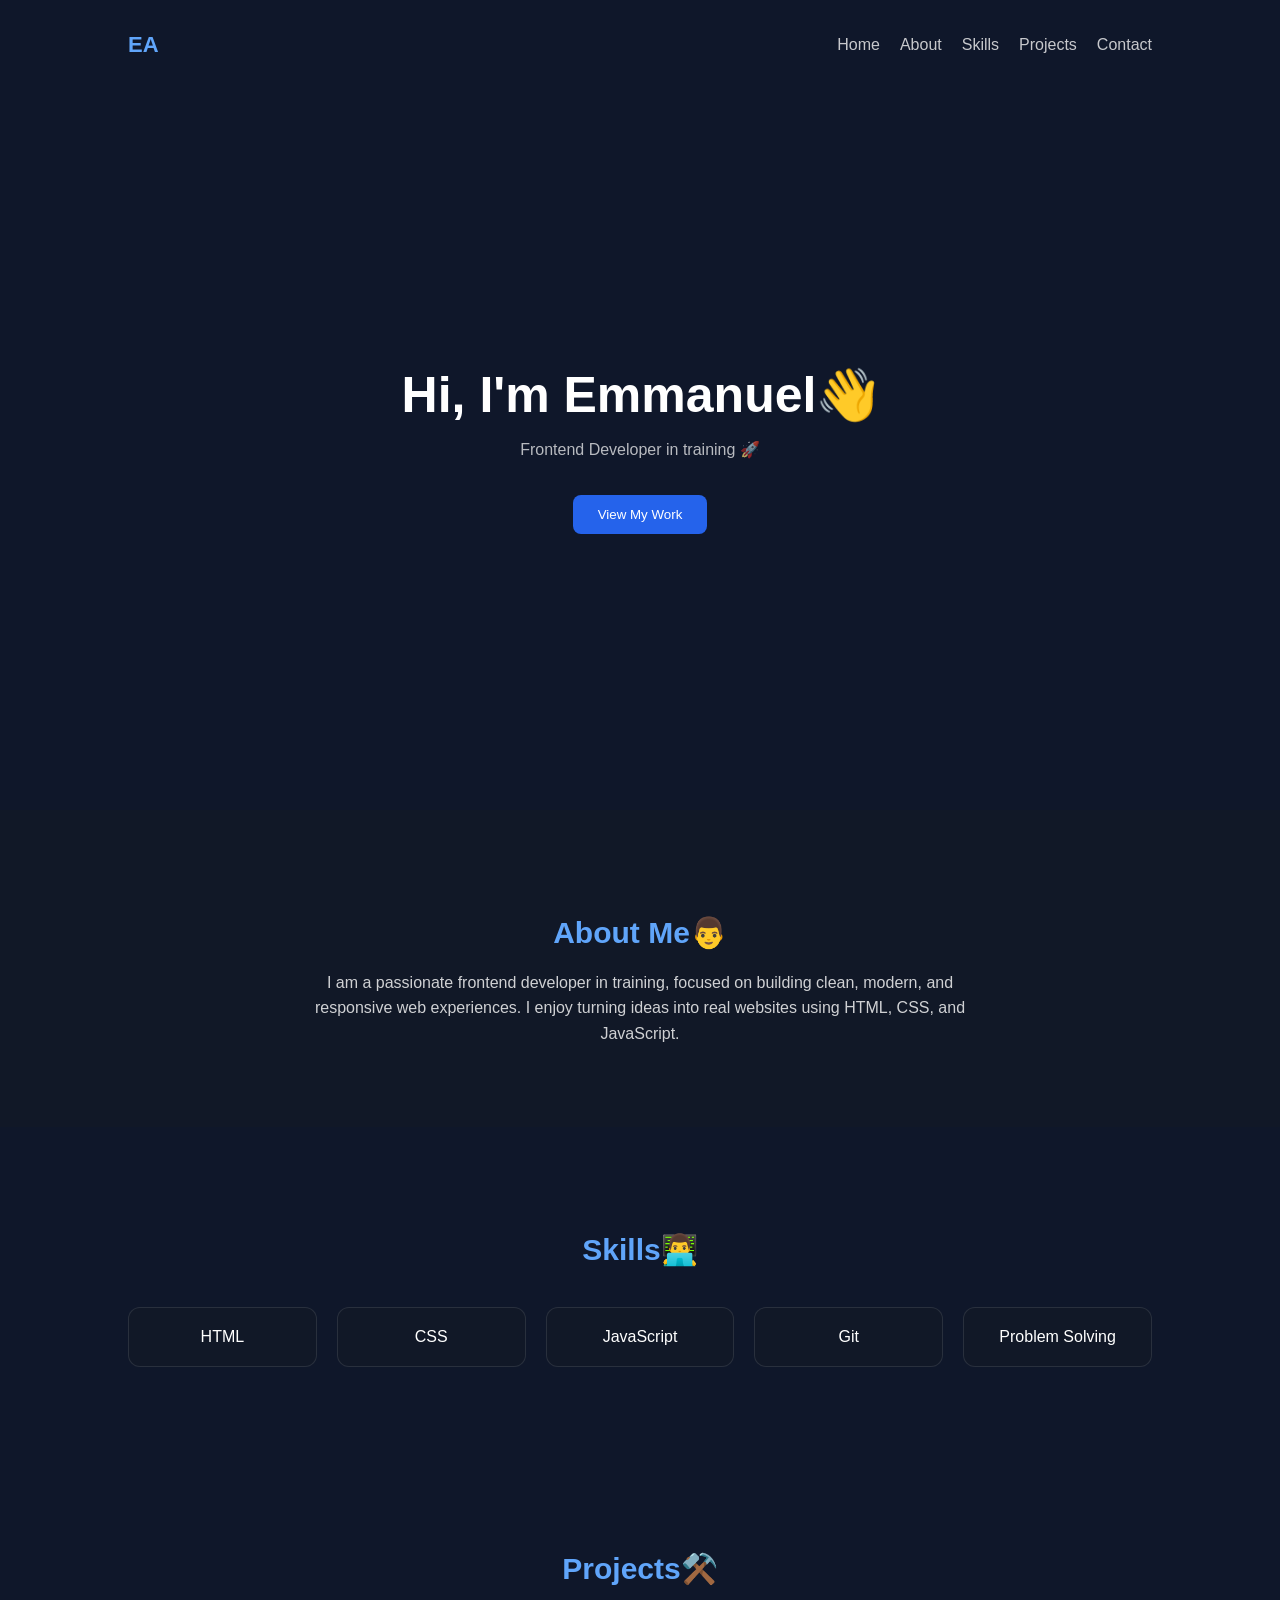
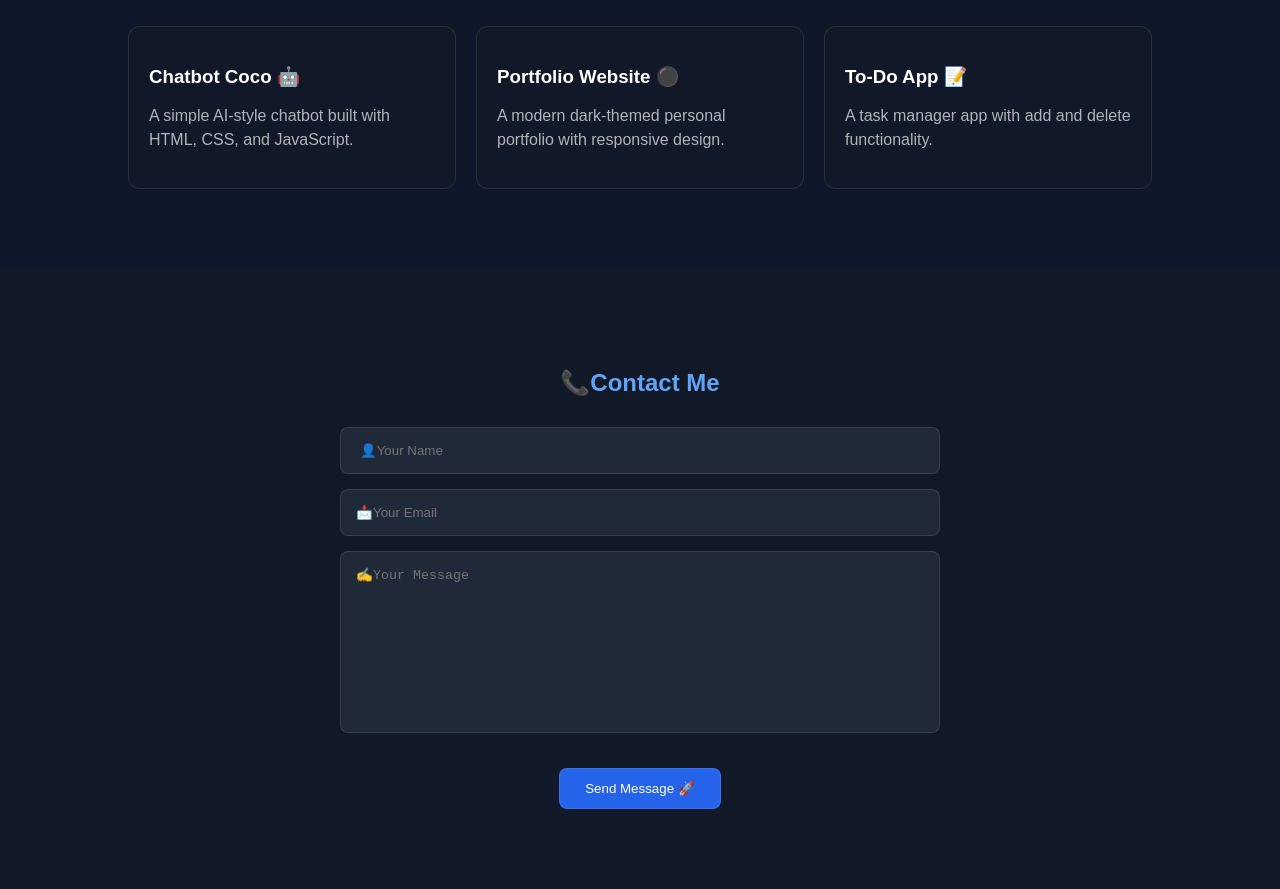
==== index.html @ 44f56187 "Add files via upload" ====
<!DOCTYPE html>
<html lang="en">
<head>
    <meta charset="UTF-8">
    <title>Dark Portfolio</title>
    <link rel="stylesheet" href="style.css">
</head>
<body>

    <nav class="navbar">
        <div class="logo">EA</div>

        <ul class="nav-links">
            <li><a href="#home">Home</a></li>
            <li><a href="#about">About</a></li>
            <li><a href="#skills">Skills</a></li>
            <li><a href="#projects">Projects</a></li>
            <li><a href="#contact">Contact</a></li>
        </ul>
    </nav>

    <section class="hero" id="home">
        <h1>Hi, I'm Emmanuel👋</h1>
        <p>Frontend Developer in training 🚀</p>
        <button>View My Work</button>
    </section>
    <section class="about" id="about">
    <h2>About Me👨</h2>
    <p>
        I am a passionate frontend developer in training, focused on building
        clean, modern, and responsive web experiences. I enjoy turning ideas
        into real websites using HTML, CSS, and JavaScript.
    </p>
</section>

<section class="skills" id="skills">
    <h2>Skills👨‍💻</h2>

    <div class="skills-container">

        <div class="skill-card">HTML</div>
        <div class="skill-card">CSS</div>
        <div class="skill-card">JavaScript</div>
        <div class="skill-card">Git</div>
        <div class="skill-card">Problem Solving</div>

    </div>
</section>

<section class="projects" id="projects">
    <h2>Projects⚒️</h2>

    <div class="projects-container">

        <a href="chatbox/index.html">
        <div class="project-card">
            <h3>Chatbot Coco 🤖</h3>
            <p>A simple AI-style chatbot built with HTML, CSS, and JavaScript.</p>
        </div>
        </a>



        <a href="portfolio/index.html">
        <div class="project-card" >
            <h3>Portfolio Website ⚫</h3>
            <p>A modern dark-themed personal portfolio with responsive design.</p>
        </div>
        </a>



        <a href="to_do_list/index.html">
        <div class="project-card">
            <h3>To-Do App 📝</h3>
            <p>A task manager app with add and delete functionality.</p>
        </div>
        </div>
        </a>

    </div>
</section>

<section class="contact" id="contact">
    <h2>📞Contact Me</h2>

    <form class="contact-form">
        <input type="text" placeholder=" 👤Your Name">

        <input type="email" placeholder="📩Your Email">

        <textarea placeholder="✍️Your Message"></textarea>

        <button type="submit">Send Message 🚀</button>
    </form>
</section>


<script src="script.js"></script>
</body>
</html>
---- style.css ----
html{
    scroll-behavior:smooth;
}

body{
    margin:0;
    font-family: Arial, sans-serif;
    background:#0f172a;
    color:white;
}

/* NAVBAR */
.navbar{
    display:flex;
    justify-content:space-between;
    align-items:center;
    padding:20px 10%;

    position:sticky;
    top:0;
    background:#0f172a;
    z-index:1000;
}

.logo{
    font-size:22px;
    font-weight:bold;
    color:#60a5fa;
}

.nav-links{
    list-style:none;
    display:flex;
    gap:20px;
}

.nav-links li{
    cursor:pointer;
    opacity:0.8;
}

.nav-links li:hover{
    opacity:1;
}

.nav-links a{
    color:white;
    text-decoration:none;
}

.nav-links a:hover{
    color:#60a5fa;
}

/* HERO */
.hero{
    height:80vh;
    display:flex;
    flex-direction:column;
    justify-content:center;
    align-items:center;
    text-align:center;
}

.hero h1{
    font-size:50px;
    margin:0;
}

.hero p{
    opacity:0.7;
}

button{
    margin-top:20px;
    padding:12px 25px;
    border:none;
    border-radius:8px;
    background:#2563eb;
    color:white;
    cursor:pointer;
    transition:0.3s;
}

button:hover{
    transform:translateY(-5px);
    background:#1d4ed8;
}

.about{
    padding:80px 10%;
    text-align:center;
    background:#111827;
}

.about h2{
    font-size:30px;
    color:#60a5fa;
    margin-bottom:20px;
}

.about p{
    max-width:700px;
    margin:auto;
    line-height:1.6;
    opacity:0.8;
}

.skills{
    padding:80px 10%;
    text-align:center;
}

.skills h2{
    font-size:30px;
    color:#60a5fa;
    margin-bottom:40px;
}

/* GRID LAYOUT */
.skills-container{
    display:grid;
    grid-template-columns:repeat(auto-fit, minmax(150px, 1fr));
    gap:20px;
}

/* SKILL CARDS */
.skill-card{
    background:#111827;
    padding:20px;
    border-radius:12px;
    border:1px solid rgba(255,255,255,0.1);
    transition:0.3s;
    cursor:pointer;
}

.skill-card:hover{
    transform:translateY(-8px);
    border-color:#60a5fa;
    box-shadow:0 10px 25px rgba(96,165,250,0.2);
}
.projects{
    padding:80px 10%;
    text-align:center;
    background:#0f172a;
}

.projects h2{
    font-size:30px;
    color:#60a5fa;
    margin-bottom:40px;
}

.projects-container{
    display:grid;
    grid-template-columns:repeat(auto-fit, minmax(250px, 1fr));
    gap:20px;
}

a:link {
  text-decoration: none;
  color: whitesmoke;
}

a:visited {
  text-decoration: none;
  color: whitesmoke;
}

a:hover {
  text-decoration: none;
  color: whitesmoke;
}

a:active {
  text-decoration: none;
  color: whitesmoke;
}

/* PROJECT CARDS */
.project-card{
    background:#111827;
    padding:20px;
    border-radius:12px;
    border:1px solid rgba(255,255,255,0.1);
    transition:0.3s;
    text-align:left;
}

.project-card h3{
    color:white;
    margin-bottom:10px;
}

.project-card p{
    opacity:0.7;
    line-height:1.5;
}

.project-card:hover{
    transform:translateY(-10px);
    border-color:#60a5fa;
    box-shadow:0 10px 25px rgba(96,165,250,0.25);
}
section{
    opacity:0;
    transform:translateY(40px);
    transition:all 0.8s ease;
}

/* when section becomes visible */
section.show{
    opacity:1;
    transform:translateY(0);
}

.contact{
    padding:80px 10%;
    text-align:center;
    background:#111827;
}

.contact h2{
    color:#60a5fa;
    margin-bottom:30px;
}

.contact-form{
    max-width:600px;
    margin:auto;

    display:flex;
    flex-direction:column;
    gap:15px;
    
}

.contact-form input,
.contact-form textarea{
    padding:15px;
    border:none;
    border-radius:8px;
    background:#1f2937;
    color:white;
    border:1px solid rgba(255,255,255,0.1);
    transition:0.3s;
}

.contact-form input:focus,
.contact-form textarea:focus{
    outline:none;
    border-color:#60a5fa;
    box-shadow:0 10px 25px rgba(96,165,250,0.25);
}




.contact-form textarea{
    min-height:150px;
    resize:none;
}




.contact-form button{
    align-self:center;
    border:1px solid rgba(255,255,255,0.1);
    transition:0.3s;
}

.contact-form button:hover{
    transform:translateY(-10px);
    border-color:#60a5fa;
    box-shadow:0 10px 25px rgba(96,165,250,0.25);


}
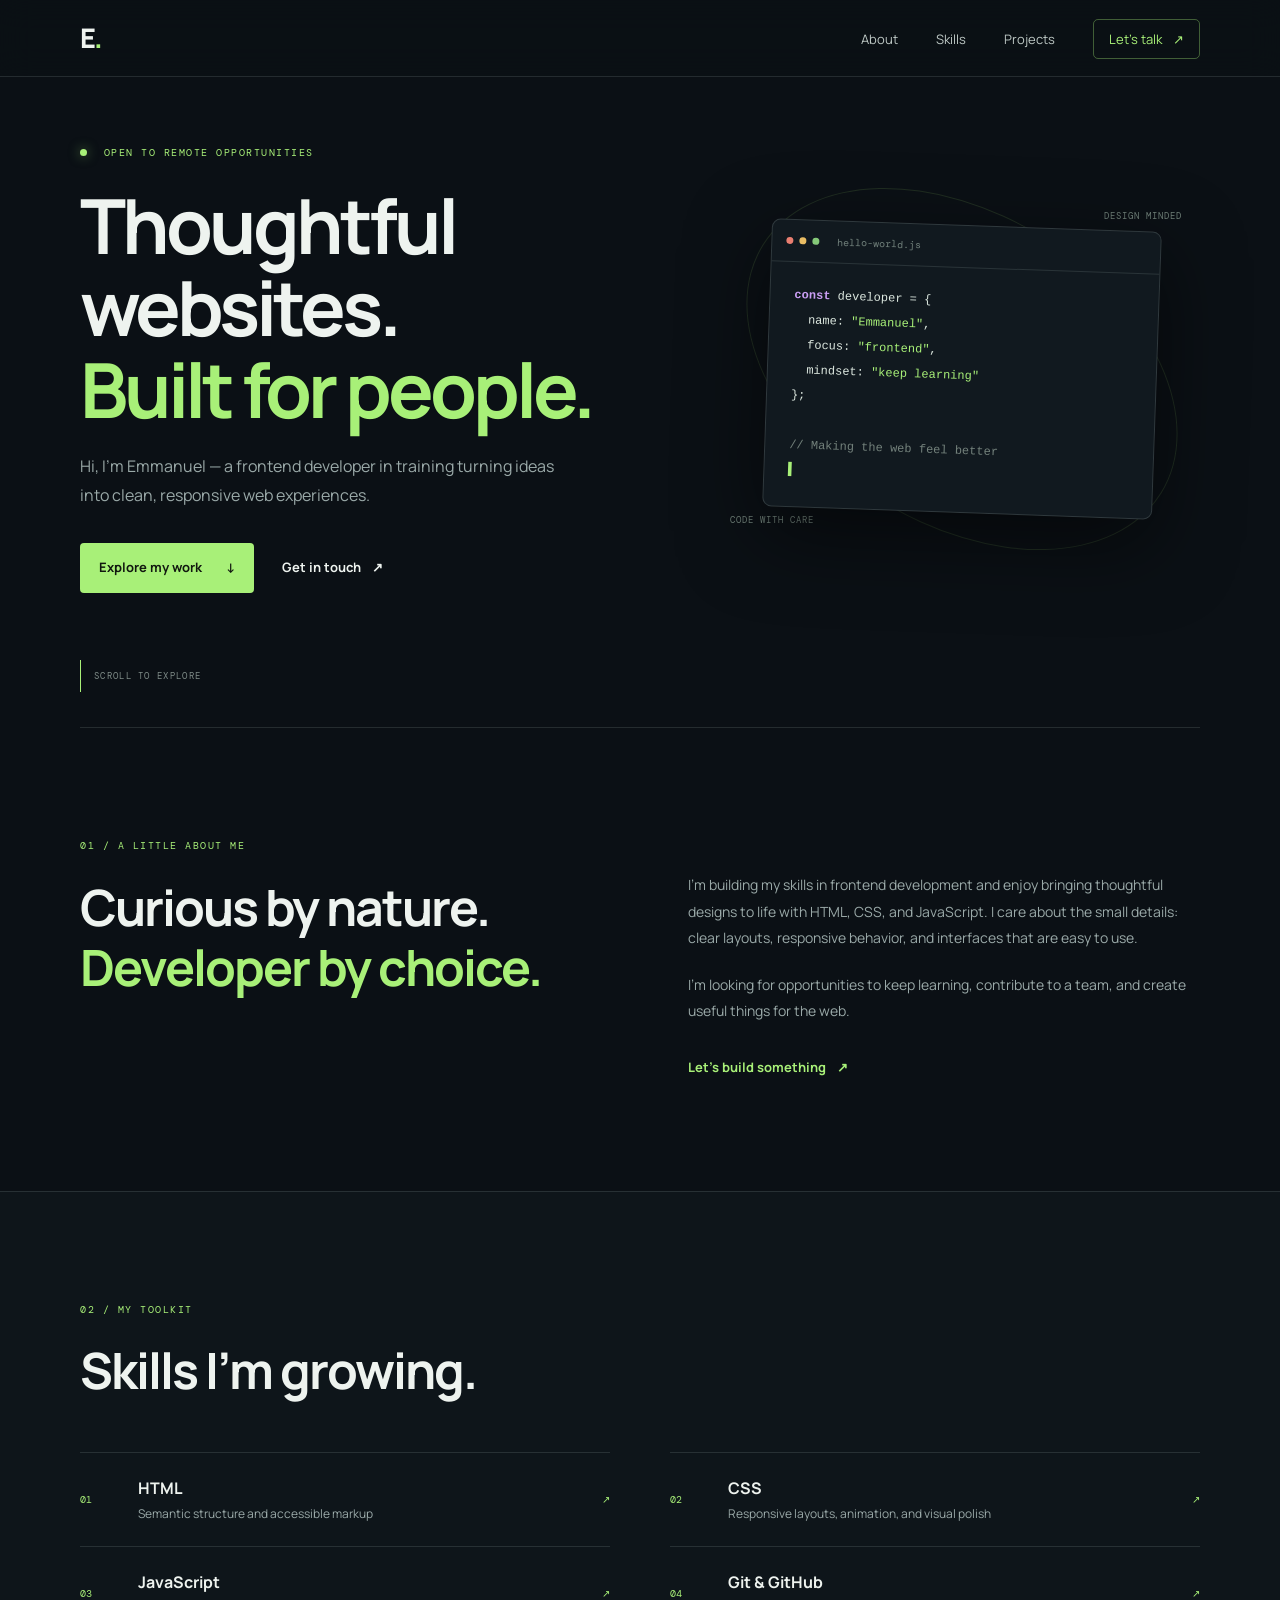
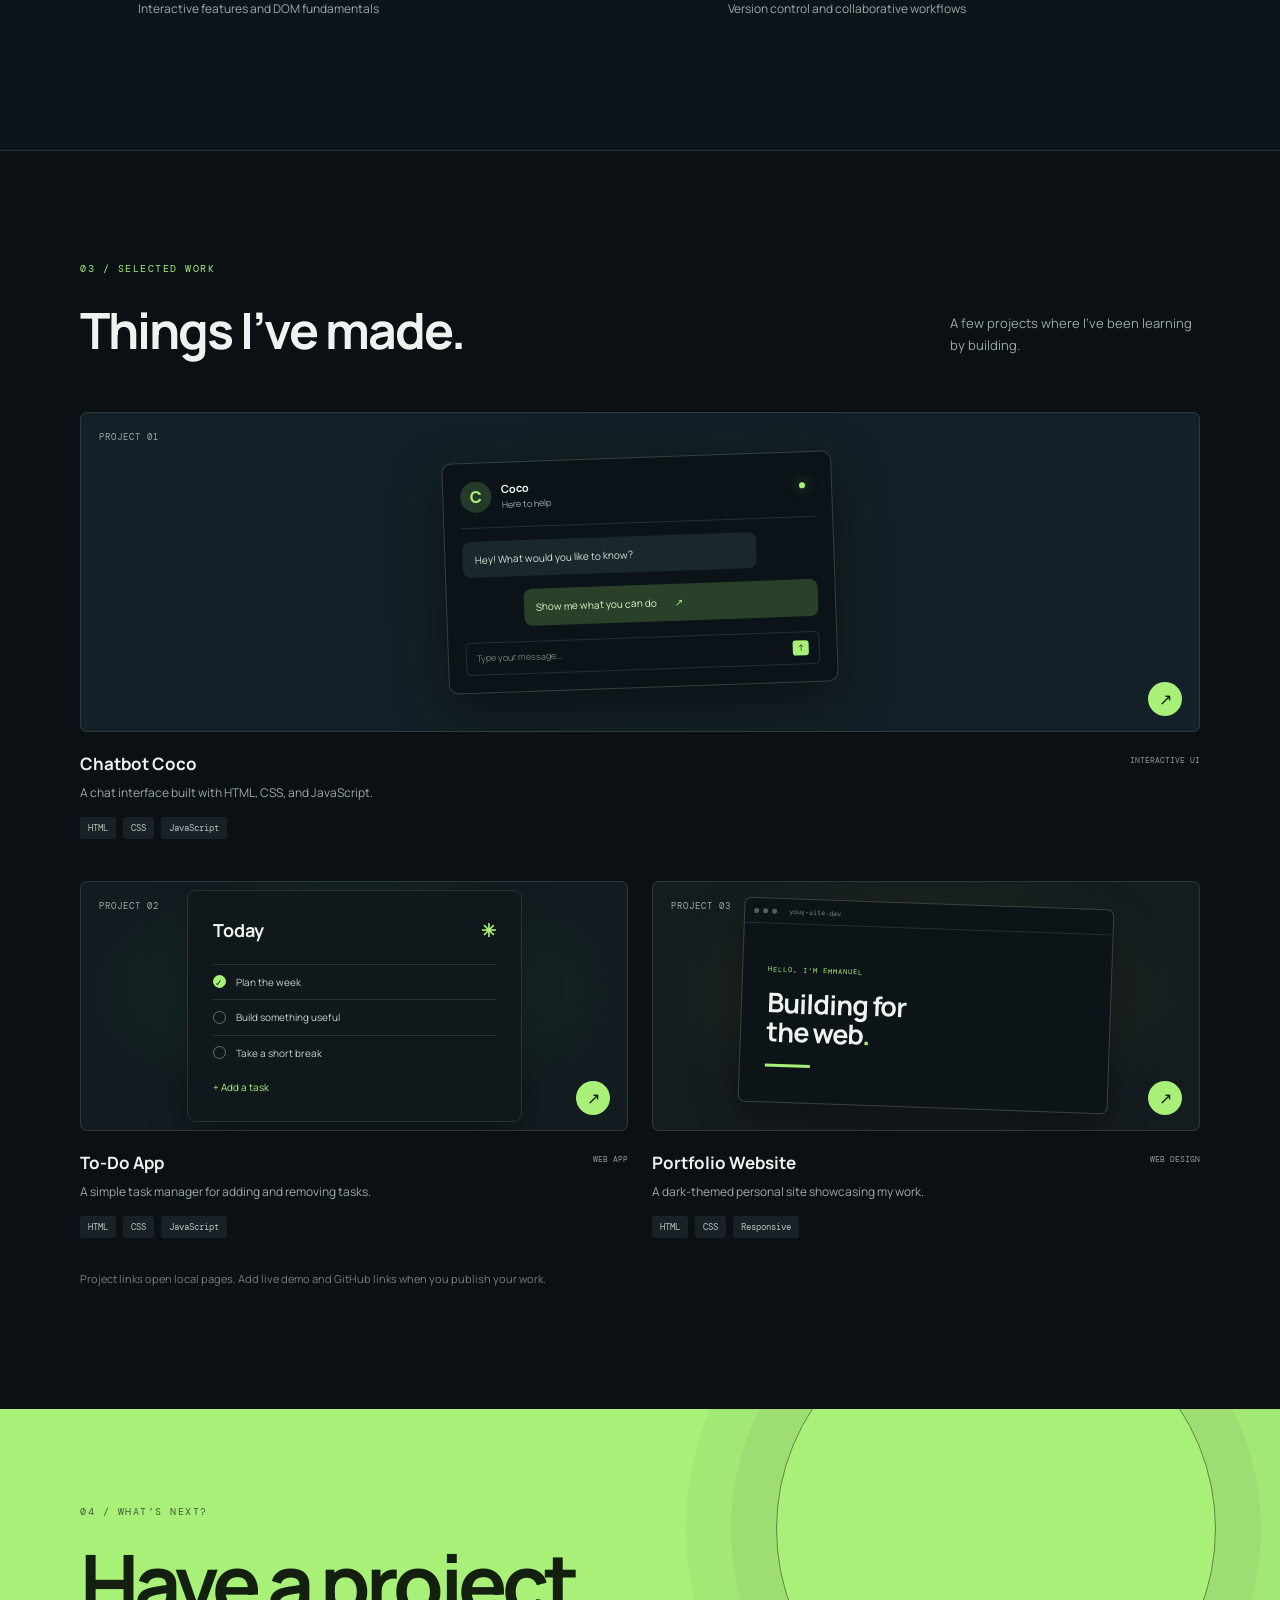
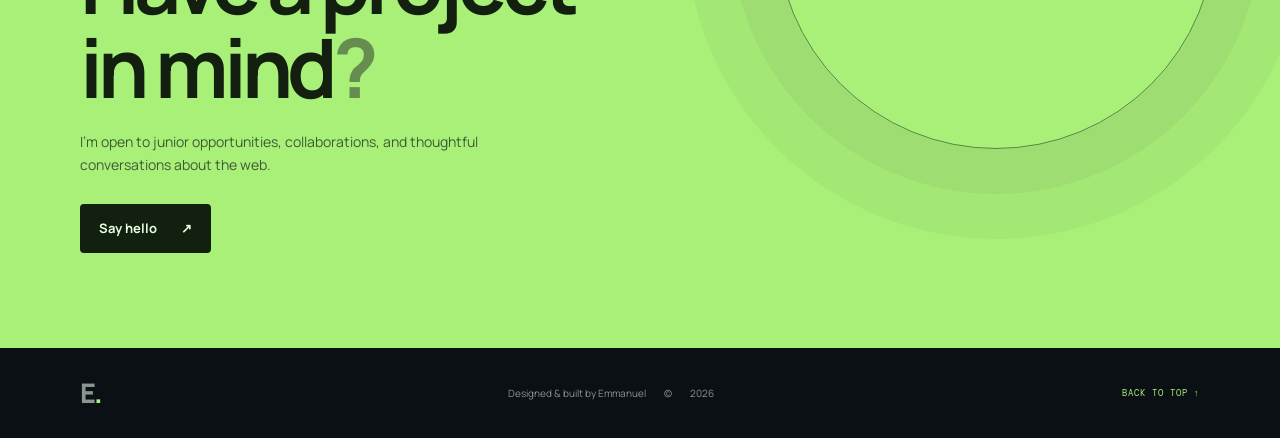
==== commit db4e39dd: "Add files via upload" ====
--- a/index.html
+++ b/index.html
@@ -1,101 +1,113 @@
-<!DOCTYPE html>
-<html lang="en">
-<head>
-    <meta charset="UTF-8">
-    <title>Dark Portfolio</title>
-    <link rel="stylesheet" href="style.css">
-</head>
-<body>
-
-    <nav class="navbar">
-        <div class="logo">EA</div>
-
-        <ul class="nav-links">
-            <li><a href="#home">Home</a></li>
-            <li><a href="#about">About</a></li>
-            <li><a href="#skills">Skills</a></li>
-            <li><a href="#projects">Projects</a></li>
-            <li><a href="#contact">Contact</a></li>
-        </ul>
-    </nav>
-
-    <section class="hero" id="home">
-        <h1>Hi, I'm Emmanuel👋</h1>
-        <p>Frontend Developer in training 🚀</p>
-        <button>View My Work</button>
-    </section>
-    <section class="about" id="about">
-    <h2>About Me👨</h2>
-    <p>
-        I am a passionate frontend developer in training, focused on building
-        clean, modern, and responsive web experiences. I enjoy turning ideas
-        into real websites using HTML, CSS, and JavaScript.
-    </p>
-</section>
-
-<section class="skills" id="skills">
-    <h2>Skills👨‍💻</h2>
-
-    <div class="skills-container">
-
-        <div class="skill-card">HTML</div>
-        <div class="skill-card">CSS</div>
-        <div class="skill-card">JavaScript</div>
-        <div class="skill-card">Git</div>
-        <div class="skill-card">Problem Solving</div>
-
-    </div>
-</section>
-
-<section class="projects" id="projects">
-    <h2>Projects⚒️</h2>
-
-    <div class="projects-container">
-
-        <a href="chatbox/index.html">
-        <div class="project-card">
-            <h3>Chatbot Coco 🤖</h3>
-            <p>A simple AI-style chatbot built with HTML, CSS, and JavaScript.</p>
-        </div>
-        </a>
-
-
-
-        <a href="portfolio/index.html">
-        <div class="project-card" >
-            <h3>Portfolio Website ⚫</h3>
-            <p>A modern dark-themed personal portfolio with responsive design.</p>
-        </div>
-        </a>
-
-
-
-        <a href="to_do_list/index.html">
-        <div class="project-card">
-            <h3>To-Do App 📝</h3>
-            <p>A task manager app with add and delete functionality.</p>
-        </div>
-        </div>
-        </a>
-
-    </div>
-</section>
-
-<section class="contact" id="contact">
-    <h2>📞Contact Me</h2>
-
-    <form class="contact-form">
-        <input type="text" placeholder=" 👤Your Name">
-
-        <input type="email" placeholder="📩Your Email">
-
-        <textarea placeholder="✍️Your Message"></textarea>
-
-        <button type="submit">Send Message 🚀</button>
-    </form>
-</section>
-
-
-<script src="script.js"></script>
-</body>
-</html>
+﻿<!doctype html>
+<html lang="en">
+<head>
+  <meta charset="utf-8">
+  <meta name="viewport" content="width=device-width, initial-scale=1">
+  <meta name="description" content="Emmanuel is a frontend developer building responsive, accessible web experiences with HTML, CSS, and JavaScript.">
+  <meta name="theme-color" content="#0b1015">
+  <title>Emmanuel A. — Frontend Developer</title>
+  <link rel="preconnect" href="https://fonts.googleapis.com">
+  <link rel="preconnect" href="https://fonts.gstatic.com" crossorigin>
+  <link href="https://fonts.googleapis.com/css2?family=DM+Mono:wght@400;500&family=Manrope:wght@400;500;600;700;800&display=swap" rel="stylesheet">
+  <link rel="stylesheet" href="style.css">
+  <script src="script.js" defer></script>
+</head>
+<body>
+  <a class="skip-link" href="#main">Skip to content</a>
+  <header class="site-header">
+    <nav class="navbar wrap" aria-label="Main navigation">
+      <a class="brand" href="#home" aria-label="Emmanuel, home"><span class="brand-mark">E<span>.</span></span></a>
+      <button class="menu-toggle" type="button" aria-expanded="false" aria-controls="nav-links" aria-label="Open navigation"><span></span><span></span></button>
+      <ul class="nav-links" id="nav-links">
+        <li><a href="#about">About</a></li>
+        <li><a href="#skills">Skills</a></li>
+        <li><a href="#projects">Projects</a></li>
+        <li><a class="nav-contact" href="#contact">Let’s talk <span aria-hidden="true">↗</span></a></li>
+      </ul>
+    </nav>
+  </header>
+
+  <main id="main">
+    <section class="hero wrap" id="home" aria-labelledby="hero-title">
+      <div class="hero-copy">
+        <p class="eyebrow"><span class="status-dot"></span> OPEN TO REMOTE OPPORTUNITIES</p>
+        <h1 id="hero-title">Thoughtful websites.<br><span>Built for people.</span></h1>
+        <p class="hero-intro">Hi, I’m Emmanuel — a frontend developer in training turning ideas into clean, responsive web experiences.</p>
+        <div class="hero-actions">
+          <a class="button button-primary" href="#projects">Explore my work <span aria-hidden="true">↓</span></a>
+          <a class="text-link" href="#contact">Get in touch <span aria-hidden="true">↗</span></a>
+        </div>
+      </div>
+      <div class="hero-art" aria-hidden="true">
+        <div class="orbit orbit-one"></div><div class="orbit orbit-two"></div>
+        <div class="code-card"><div class="code-top"><i></i><i></i><i></i><span>hello-world.js</span></div><pre><code><b>const</b> developer = {
+  name: <em>"Emmanuel"</em>,
+  focus: <em>"frontend"</em>,
+  mindset: <em>"keep learning"</em>
+};
+
+<span class="code-comment">// Making the web feel better</span>
+<span class="code-cursor">▍</span></code></pre></div>
+        <span class="art-label label-top">DESIGN MINDED</span><span class="art-label label-bottom">CODE WITH CARE</span>
+      </div>
+      <a class="scroll-hint" href="#about"><span></span> SCROLL TO EXPLORE</a>
+    </section>
+
+    <section class="section wrap" id="about" aria-labelledby="about-title">
+      <div class="section-heading"><p class="eyebrow">01 / A LITTLE ABOUT ME</p><h2 id="about-title">
+      Curious by nature.<br>
+      <span>Developer by choice.</span></h2></div>
+      <div class="about-copy"><p>I’m building my skills in frontend development and 
+      enjoy bringing thoughtful designs to life with HTML, CSS, and JavaScript. I care about the small details: 
+      clear layouts, responsive behavior, and interfaces that are easy to use.</p><p>I’m looking for opportunities 
+      to keep learning, contribute to a team, and create useful things for the web.</p><a class="text-link" 
+      href="#contact">Let’s build something <span aria-hidden="true">↗</span></a></div>
+    </section>
+
+    <section class="section skills-section" id="skills" aria-labelledby="skills-title">
+      <div class="wrap"><div class="section-heading"><p class="eyebrow">02 / MY TOOLKIT</p><h2 id="skills-title">
+      Skills I’m growing.</h2></div>
+        <div class="skills-grid">
+          <article class="skill-item"><span class="skill-number">01</span><div><h3>HTML</h3>
+          <p>Semantic structure and accessible markup</p></div><span class="skill-arrow" aria-hidden="true">↗</span></article>
+          <article class="skill-item"><span class="skill-number">02</span><div><h3>CSS</h3>
+          <p>Responsive layouts, animation, and visual polish</p></div><span class="skill-arrow" aria-hidden="true">↗</span></article>
+          <article class="skill-item"><span class="skill-number">03</span><div><h3>JavaScript</h3>
+          <p>Interactive features and DOM fundamentals</p></div><span class="skill-arrow" aria-hidden="true">↗</span></article>
+          <article class="skill-item"><span class="skill-number">04</span><div><h3>Git &amp; GitHub</h3>
+          <p>Version control and collaborative workflows</p></div><span class="skill-arrow" aria-hidden="true">↗</span></article>
+        </div>
+      </div>
+    </section>
+
+    <section class="section wrap" id="projects" aria-labelledby="projects-title">
+      <div class="projects-heading"><div class="section-heading"><p class="eyebrow">
+      03 / SELECTED WORK</p><h2 id="projects-title">Things I’ve made.</h2></div><p class="projects-note">
+      A few projects where I’ve been learning by building.</p></div>
+      <div class="projects-grid">
+        <article class="project-card project-featured"><a class="project-visual visual-chat" 
+        href="chatbox/index.html" aria-label="Open Chatbot Coco project"><span class="visual-index">
+        PROJECT 01</span><div class="chat-window"><div class="chat-head"><span class="avatar">C</span><div>
+        <b>Coco</b><small>Here to help</small></div><span class="online-dot"></span></div>
+        <div class="chat-message">Hey! What would you like to know?</div><div class="chat-reply">Show me what you can do 
+        <span>↗</span></div><div class="chat-input">Type your message... <span>↑</span></div></div><span class="visual-open">↗</span>
+        </a><div class="project-info"><div><h3>Chatbot Coco</h3><p>A chat interface built with HTML, CSS, and 
+        JavaScript.</p></div><span class="project-type">INTERACTIVE UI</span></div><div class="tag-list">
+        <span>HTML</span><span>CSS</span><span>JavaScript</span></div></article>
+        <article class="project-card"><a class="project-visual visual-todo" href="to_do_list/index.html" aria-label="Open To-Do App project">
+        <span class="visual-index">PROJECT 02</span><div class="todo-window"><div class="todo-title">Today <span>✳</span></div>
+        <div class="todo-row"><i class="checked">✓</i><span>Plan the week</span></div><div class="todo-row"><i></i>
+        <span>Build something useful</span></div><div class="todo-row"><i></i><span>Take a short break</span></div>
+        <div class="todo-add">+ Add a task</div></div><span class="visual-open">↗</span></a><div class="project-info">
+        <div><h3>To-Do App</h3><p>A simple task manager for adding and removing tasks.</p></div><span class="project-type">WEB APP</span>
+        </div><div class="tag-list"><span>HTML</span><span>CSS</span><span>JavaScript</span></div></article>
+        <article class="project-card"><a class="project-visual visual-portfolio" href="portfolio/index.html" aria-label="Open Portfolio Website project"><span class="visual-index">PROJECT 03</span><div class="mini-browser"><div class="mini-bar"><i></i><i></i><i></i><span>your-site.dev</span></div><div class="mini-content"><small>HELLO, I’M EMMANUEL</small><b>Building for<br>the web<span>.</span></b><div class="mini-line"></div></div></div><span class="visual-open">↗</span></a><div class="project-info"><div><h3>Portfolio Website</h3><p>A dark-themed personal site showcasing my work.</p></div><span class="project-type">WEB DESIGN</span></div><div class="tag-list"><span>HTML</span><span>CSS</span><span>Responsive</span></div></article>
+      </div>
+      <p class="project-footnote">Project links open local pages. Add live demo and GitHub links when you publish your work.</p>
+    </section>
+
+    <section class="contact-section" id="contact" aria-labelledby="contact-title"><div class="wrap contact-inner"><p class="eyebrow">04 / WHAT’S NEXT?</p><h2 id="contact-title">Have a project<br>in mind<span>?</span></h2><p>I’m open to junior opportunities, collaborations, and thoughtful conversations about the web.</p><a class="button button-light" href="mailto:anyachi64@gmail.com">Say hello <span aria-hidden="true">↗</span></a></div><div class="contact-orb" aria-hidden="true"></div></section>
+  </main>
+  <footer class="footer wrap"><a class="brand" href="#home" aria-label="Back to top"><span class="brand-mark">E<span>.</span></span></a><p>Designed &amp; built by Emmanuel <span>© <span id="year">2026</span></span></p><a class="back-top" href="#home">BACK TO TOP ↑</a></footer>
+</body>
+</html>
--- a/style.css
+++ b/style.css
@@ -1,279 +1,14 @@
-html{
-    scroll-behavior:smooth;
-}
+﻿:root
+{--bg:#0b1015;
+--panel:#111920;
+--panel-light:#17232b;
+--text:#eef3ef;
+--muted:#9aa9a8;
+--line:rgba(220,240,232,.12);
+--accent:#a8f078;
+--accent-dark:#182718;
+--mono:"DM Mono",monospace;
+--sans:"Manrope",sans-serif}
+*{box-sizing:border-box}html{scroll-behavior:smooth;scroll-padding-top:90px}body{margin:0;background:var(--bg);color:var(--text);font-family:var(--sans);line-height:1.65}a{color:inherit;text-decoration:none}button{font:inherit}.wrap{width:min(1120px,calc(100% - 48px));margin-inline:auto}.skip-link{position:absolute;top:-60px;left:16px;padding:10px 16px;background:var(--accent);color:#10150e;z-index:20}.skip-link:focus{top:12px}.site-header{position:sticky;top:0;z-index:10;background:rgba(11,16,21,.88);backdrop-filter:blur(16px);border-bottom:1px solid var(--line)}.navbar{height:76px;display:flex;align-items:center;justify-content:space-between}.brand-mark{font-weight:800;font-size:27px;letter-spacing:-2px}.brand-mark span{color:var(--accent)}.nav-links{display:flex;align-items:center;gap:38px;list-style:none;margin:0;padding:0}.nav-links a{color:#bdc8c4;font-size:13px;transition:color .2s}.nav-links a:hover,.text-link:hover{color:var(--accent)}.nav-links .nav-contact{color:var(--accent);border:1px solid rgba(168,240,120,.35);padding:10px 15px;border-radius:5px}.nav-contact span,.text-link span{margin-left:8px}.menu-toggle{display:none}.hero{min-height:650px;display:grid;grid-template-columns:1.15fr .85fr;align-items:center;position:relative;padding-top:34px;padding-bottom:100px}.eyebrow{font-family:var(--mono);font-size:10px;letter-spacing:1.5px;color:var(--accent);margin:0 0 22px}.status-dot,.online-dot{display:inline-block;width:7px;height:7px;background:var(--accent);border-radius:50%;margin-right:9px;box-shadow:0 0 12px rgba(168,240,120,.5)}h1,h2,h3,p{margin-top:0}.hero h1{font-size:clamp(46px,6vw,76px);line-height:1.08;letter-spacing:-4px;margin:0 0 22px;font-weight:700}.hero h1 span,.section-heading h2 span{color:var(--accent)}.hero-intro{max-width:480px;color:var(--muted);font-size:16px;line-height:1.8}.hero-actions{display:flex;align-items:center;gap:28px;margin-top:34px}.button{display:inline-flex;gap:24px;align-items:center;padding:14px 19px;border-radius:4px;font-size:13px;font-weight:700;transition:transform .2s,background .2s}.button:hover{transform:translateY(-2px)}.button-primary{background:var(--accent);color:#11170f}.button-primary:hover{background:#c2ff9b}.text-link{font-size:13px;font-weight:700;transition:color .2s}.hero-art{height:380px;display:grid;place-items:center;position:relative}.orbit{position:absolute;border:1px solid rgba(168,240,120,.13);border-radius:50%;transform:rotate(-26deg)}.orbit-one{width:390px;height:240px}.orbit-two{width:470px;height:310px;transform:rotate(32deg)}.code-card{position:relative;z-index:1;width:min(390px,100%);background:#11191f;border:1px solid rgba(220,240,232,.15);border-radius:9px;box-shadow:0 25px 80px #0008;overflow:hidden;transform:rotate(2deg)}.code-top{height:42px;border-bottom:1px solid var(--line);display:flex;align-items:center;gap:6px;padding:0 14px}.code-top i,.mini-bar i{width:7px;height:7px;border-radius:50%;background:#53605c}.code-top i:first-child{background:#e97e70}.code-top i:nth-child(2){background:#e9bd64}.code-top i:nth-child(3){background:#84c878}.code-top span{font:10px var(--mono);color:#71807b;margin-left:12px}.code-card pre{font:12px/2 var(--mono);color:#dce7df;margin:0;padding:20px 24px 24px}.code-card b{color:#cb9ff5}.code-card em{font-style:normal;color:var(--accent)}.code-comment{color:#73817b}.code-cursor{color:var(--accent);animation:blink 1s steps(2) infinite}.art-label{position:absolute;font:9px var(--mono);letter-spacing:1px;color:#708079}.label-top{top:31px;right:18px}.label-bottom{bottom:33px;left:6px}.scroll-hint{position:absolute;bottom:35px;left:0;color:#7f8c88;font:9px var(--mono);letter-spacing:1.3px;display:flex;align-items:center;gap:13px}.scroll-hint span{height:32px;width:1px;background:var(--accent)}.section{padding-top:110px;padding-bottom:110px}.section-heading h2{font-size:clamp(34px,4vw,50px);line-height:1.2;letter-spacing:-2px;margin-bottom:0}.section-heading{max-width:550px}.about{display:grid}.section#about{display:grid;grid-template-columns:1fr 1fr;gap:95px;align-items:start;border-top:1px solid var(--line)}.about-copy{padding-top:34px;color:var(--muted);font-size:14px;line-height:1.9}.about-copy p{margin-bottom:20px}.about-copy .text-link{display:inline-block;margin-top:10px;color:var(--accent)}.skills-section{background:#0e151a;border-block:1px solid var(--line)}.skills-grid{display:grid;grid-template-columns:1fr 1fr;margin-top:52px;column-gap:60px}.skill-item{display:grid;grid-template-columns:42px 1fr 20px;gap:16px;align-items:center;padding:22px 0;border-top:1px solid var(--line)}.skill-number,.skill-arrow{font:10px var(--mono);color:var(--accent)}.skill-item h3{font-size:16px;margin:0 0 3px}.skill-item p{font-size:12px;color:var(--muted);margin:0}.skill-arrow{justify-self:end}.projects-heading{display:flex;align-items:end;justify-content:space-between;gap:30px}.projects-note{max-width:250px;color:var(--muted);font-size:13px;margin-bottom:4px}.projects-grid{display:grid;grid-template-columns:1fr 1fr;gap:42px 24px;margin-top:52px}.project-card:first-child{grid-column:1/-1}.project-visual{height:250px;position:relative;display:grid;place-items:center;overflow:hidden;border:1px solid var(--line);border-radius:7px;background:#142027;transition:border-color .2s,transform .2s}.project-visual:hover{border-color:rgba(168,240,120,.5);transform:translateY(-3px)}.project-featured .project-visual{height:320px}.visual-index{position:absolute;top:18px;left:18px;font:9px var(--mono);letter-spacing:1px;color:#9aaba4}.visual-open{position:absolute;right:17px;bottom:15px;width:34px;height:34px;border-radius:50%;display:grid;place-items:center;background:var(--accent);color:#11170f}.chat-window{width:min(390px,78%);background:#0c1318;border:1px solid #30413e;border-radius:10px;padding:17px;box-shadow:0 18px 55px #0007;transform:rotate(-2deg)}.chat-head{display:flex;align-items:center;gap:10px;padding-bottom:14px;border-bottom:1px solid var(--line)}.avatar{width:31px;height:31px;border-radius:50%;display:grid;place-items:center;background:#243b2a;color:var(--accent);font-weight:800}.chat-head b,.chat-head small{display:block}.chat-head b{font-size:11px}.chat-head small{font-size:9px;color:var(--muted)}.online-dot{margin-left:auto;width:6px;height:6px}.chat-message,.chat-reply{font-size:10px;padding:10px 12px;border-radius:8px;margin-top:13px;max-width:83%}.chat-message{background:#1a272d;color:#d4e0d8}.chat-reply{margin-left:auto;background:#294029;color:#d8f7c4}.chat-reply span{margin-left:16px;color:var(--accent)}.chat-input{margin-top:15px;border:1px solid var(--line);border-radius:5px;padding:8px 10px;color:#71807a;font-size:9px}.chat-input span{float:right;background:var(--accent);color:#111;padding:0 5px;border-radius:3px}.visual-todo{background:radial-gradient(ellipse at 50% 44%,#20362c,#121c20 67%)}.todo-window{width:min(335px,82%);padding:25px;background:#10181b;border:1px solid var(--line);border-radius:9px;box-shadow:0 15px 40px #0005}.todo-title{font-size:18px;font-weight:700;margin-bottom:18px}.todo-title span{float:right;color:var(--accent)}.todo-row{display:flex;align-items:center;gap:10px;font-size:10px;padding:9px 0;border-top:1px solid var(--line);color:#c8d2cd}.todo-row i{width:13px;height:13px;border:1px solid #63716c;border-radius:50%;font-style:normal}.todo-row i.checked{background:var(--accent);border-color:var(--accent);color:#152010;font-size:9px;text-align:center}.todo-add{color:var(--accent);font-size:10px;margin-top:9px}.visual-portfolio{background:radial-gradient(ellipse at 50% 45%,#28321f,#151c20 70%)}.mini-browser{width:min(370px,82%);border:1px solid #38423c;border-radius:7px;background:#0d1418;overflow:hidden;box-shadow:0 15px 40px #0006;transform:rotate(2deg)}.mini-bar{height:25px;border-bottom:1px solid var(--line);display:flex;align-items:center;gap:4px;padding:0 9px}.mini-bar i{width:5px;height:5px}.mini-bar span{font:7px var(--mono);color:#75817c;margin-left:8px}.mini-content{padding:29px 25px 35px}.mini-content small{font:7px var(--mono);letter-spacing:1px;color:var(--accent)}.mini-content b{display:block;font-size:27px;line-height:1.05;letter-spacing:-1px;margin-top:10px}.mini-content b span{color:var(--accent)}.mini-line{width:45px;height:3px;background:var(--accent);margin-top:18px}.project-info{display:flex;justify-content:space-between;align-items:start;gap:10px;padding-top:18px}.project-info h3{font-size:17px;margin:0 0 5px}.project-info p{font-size:12px;color:var(--muted);margin:0}.project-type{font:8px var(--mono);color:#8b9993;white-space:nowrap;margin-top:5px}.tag-list{display:flex;gap:7px;margin-top:14px}.tag-list span{font:9px var(--mono);color:#b5c2bb;background:#172127;padding:5px 8px;border-radius:3px}.project-footnote{color:#718079;font-size:11px;margin-top:32px}.contact-section{position:relative;overflow:hidden;background:var(--accent);color:#13200f;padding:95px 0}.contact-inner{position:relative;z-index:1}.contact-section .eyebrow{color:#405c35}.contact-section h2{font-size:clamp(48px,7vw,82px);letter-spacing:-5px;line-height:1.02;margin:0 0 20px}.contact-section h2 span{color:#668d4f}.contact-section p:not(.eyebrow){max-width:440px;color:#3f5935;font-size:14px}.button-light{background:#122010;color:#eaffdf;margin-top:14px}.button-light:hover{background:#263a20}.contact-inner small{display:block;font-size:10px;color:#486340;margin-top:13px}.contact-orb{position:absolute;width:440px;height:440px;border:1px solid #5b8245;border-radius:50%;right:5%;top:-100px;box-shadow:0 0 0 45px #76995a22,0 0 0 90px #76995a18}.footer{min-height:90px;display:flex;align-items:center;justify-content:space-between;color:#89958f}.footer p{font-size:10px;margin:0}.footer p span{margin-left:16px}.back-top{font:9px var(--mono);letter-spacing:1px;color:var(--accent)}@keyframes blink{50%{opacity:0}}@media(max-width:760px){.wrap{width:min(100% - 36px,560px)}.navbar{height:66px}.menu-toggle{display:flex;width:40px;height:40px;border:1px solid var(--line);background:none;border-radius:4px;align-items:center;justify-content:center;flex-direction:column;gap:5px;color:var(--text)}.menu-toggle span{display:block;width:16px;height:1px;background:currentColor;transition:transform .2s}.menu-toggle[aria-expanded=true] span:first-child{transform:translateY(3px) rotate(45deg)}.menu-toggle[aria-expanded=true] span:last-child{transform:translateY(-3px) rotate(-45deg)}.nav-links{display:none;position:absolute;top:65px;left:0;right:0;background:#0d1419;padding:20px 24px 25px;border-bottom:1px solid var(--line);align-items:stretch;gap:0}.nav-links.is-open{display:flex;flex-direction:column}.nav-links li a{display:block;padding:12px 0}.nav-links .nav-contact{display:inline-block;padding:9px 13px;margin-top:8px}.hero{min-height:auto;padding-top:78px;padding-bottom:90px;grid-template-columns:1fr}.hero h1{font-size:clamp(45px,12vw,66px);letter-spacing:-3px}.hero-intro{font-size:14px}.hero-art{height:310px;margin-top:45px}.orbit-one{width:310px;height:205px}.orbit-two{width:350px;height:250px}.code-card{width:min(350px,95%)}.code-card pre{font-size:10px;padding:16px 18px}.scroll-hint{bottom:25px}.section{padding-top:78px;padding-bottom:78px}.section#about{grid-template-columns:1fr;gap:10px}.about-copy{padding-top:22px}.skills-grid{grid-template-columns:1fr;margin-top:35px}.projects-heading{display:block}.projects-note{margin-top:18px}.projects-grid{grid-template-columns:1fr;gap:34px;margin-top:36px}.project-card:first-child{grid-column:auto}.project-featured .project-visual,.project-visual{height:245px}.contact-section{padding:75px 0}.contact-section h2{letter-spacing:-3px}.contact-orb{right:-260px;top:20px;width:400px;height:400px}.footer{min-height:100px;gap:16px}.footer p{max-width:180px;line-height:1.7}.footer p span{display:block;margin-left:0}.back-top{font-size:8px}}@media(prefers-reduced-motion:reduce){*,*::before,*::after{scroll-behavior:auto!important;animation-duration:.01ms!important;animation-iteration-count:1!important;transition-duration:.01ms!important}}
 
-body{
-    margin:0;
-    font-family: Arial, sans-serif;
-    background:#0f172a;
-    color:white;
-}
-
-/* NAVBAR */
-.navbar{
-    display:flex;
-    justify-content:space-between;
-    align-items:center;
-    padding:20px 10%;
-
-    position:sticky;
-    top:0;
-    background:#0f172a;
-    z-index:1000;
-}
-
-.logo{
-    font-size:22px;
-    font-weight:bold;
-    color:#60a5fa;
-}
-
-.nav-links{
-    list-style:none;
-    display:flex;
-    gap:20px;
-}
-
-.nav-links li{
-    cursor:pointer;
-    opacity:0.8;
-}
-
-.nav-links li:hover{
-    opacity:1;
-}
-
-.nav-links a{
-    color:white;
-    text-decoration:none;
-}
-
-.nav-links a:hover{
-    color:#60a5fa;
-}
-
-/* HERO */
-.hero{
-    height:80vh;
-    display:flex;
-    flex-direction:column;
-    justify-content:center;
-    align-items:center;
-    text-align:center;
-}
-
-.hero h1{
-    font-size:50px;
-    margin:0;
-}
-
-.hero p{
-    opacity:0.7;
-}
-
-button{
-    margin-top:20px;
-    padding:12px 25px;
-    border:none;
-    border-radius:8px;
-    background:#2563eb;
-    color:white;
-    cursor:pointer;
-    transition:0.3s;
-}
-
-button:hover{
-    transform:translateY(-5px);
-    background:#1d4ed8;
-}
-
-.about{
-    padding:80px 10%;
-    text-align:center;
-    background:#111827;
-}
-
-.about h2{
-    font-size:30px;
-    color:#60a5fa;
-    margin-bottom:20px;
-}
-
-.about p{
-    max-width:700px;
-    margin:auto;
-    line-height:1.6;
-    opacity:0.8;
-}
-
-.skills{
-    padding:80px 10%;
-    text-align:center;
-}
-
-.skills h2{
-    font-size:30px;
-    color:#60a5fa;
-    margin-bottom:40px;
-}
-
-/* GRID LAYOUT */
-.skills-container{
-    display:grid;
-    grid-template-columns:repeat(auto-fit, minmax(150px, 1fr));
-    gap:20px;
-}
-
-/* SKILL CARDS */
-.skill-card{
-    background:#111827;
-    padding:20px;
-    border-radius:12px;
-    border:1px solid rgba(255,255,255,0.1);
-    transition:0.3s;
-    cursor:pointer;
-}
-
-.skill-card:hover{
-    transform:translateY(-8px);
-    border-color:#60a5fa;
-    box-shadow:0 10px 25px rgba(96,165,250,0.2);
-}
-.projects{
-    padding:80px 10%;
-    text-align:center;
-    background:#0f172a;
-}
-
-.projects h2{
-    font-size:30px;
-    color:#60a5fa;
-    margin-bottom:40px;
-}
-
-.projects-container{
-    display:grid;
-    grid-template-columns:repeat(auto-fit, minmax(250px, 1fr));
-    gap:20px;
-}
-
-a:link {
-  text-decoration: none;
-  color: whitesmoke;
-}
-
-a:visited {
-  text-decoration: none;
-  color: whitesmoke;
-}
-
-a:hover {
-  text-decoration: none;
-  color: whitesmoke;
-}
-
-a:active {
-  text-decoration: none;
-  color: whitesmoke;
-}
-
-/* PROJECT CARDS */
-.project-card{
-    background:#111827;
-    padding:20px;
-    border-radius:12px;
-    border:1px solid rgba(255,255,255,0.1);
-    transition:0.3s;
-    text-align:left;
-}
-
-.project-card h3{
-    color:white;
-    margin-bottom:10px;
-}
-
-.project-card p{
-    opacity:0.7;
-    line-height:1.5;
-}
-
-.project-card:hover{
-    transform:translateY(-10px);
-    border-color:#60a5fa;
-    box-shadow:0 10px 25px rgba(96,165,250,0.25);
-}
-section{
-    opacity:0;
-    transform:translateY(40px);
-    transition:all 0.8s ease;
-}
-
-/* when section becomes visible */
-section.show{
-    opacity:1;
-    transform:translateY(0);
-}
-
-.contact{
-    padding:80px 10%;
-    text-align:center;
-    background:#111827;
-}
-
-.contact h2{
-    color:#60a5fa;
-    margin-bottom:30px;
-}
-
-.contact-form{
-    max-width:600px;
-    margin:auto;
-
-    display:flex;
-    flex-direction:column;
-    gap:15px;
-    
-}
-
-.contact-form input,
-.contact-form textarea{
-    padding:15px;
-    border:none;
-    border-radius:8px;
-    background:#1f2937;
-    color:white;
-    border:1px solid rgba(255,255,255,0.1);
-    transition:0.3s;
-}
-
-.contact-form input:focus,
-.contact-form textarea:focus{
-    outline:none;
-    border-color:#60a5fa;
-    box-shadow:0 10px 25px rgba(96,165,250,0.25);
-}
-
-
-
-
-.contact-form textarea{
-    min-height:150px;
-    resize:none;
-}
-
-
-
-
-.contact-form button{
-    align-self:center;
-    border:1px solid rgba(255,255,255,0.1);
-    transition:0.3s;
-}
-
-.contact-form button:hover{
-    transform:translateY(-10px);
-    border-color:#60a5fa;
-    box-shadow:0 10px 25px rgba(96,165,250,0.25);
-
-
-}+.js-ready main section:not(.show){opacity:0;transform:translateY(18px);transition:opacity .55s ease,transform .55s ease}.js-ready main section.show{opacity:1;transform:translateY(0)}@media(prefers-reduced-motion:reduce){.js-ready main section:not(.show){opacity:1;transform:none}}
